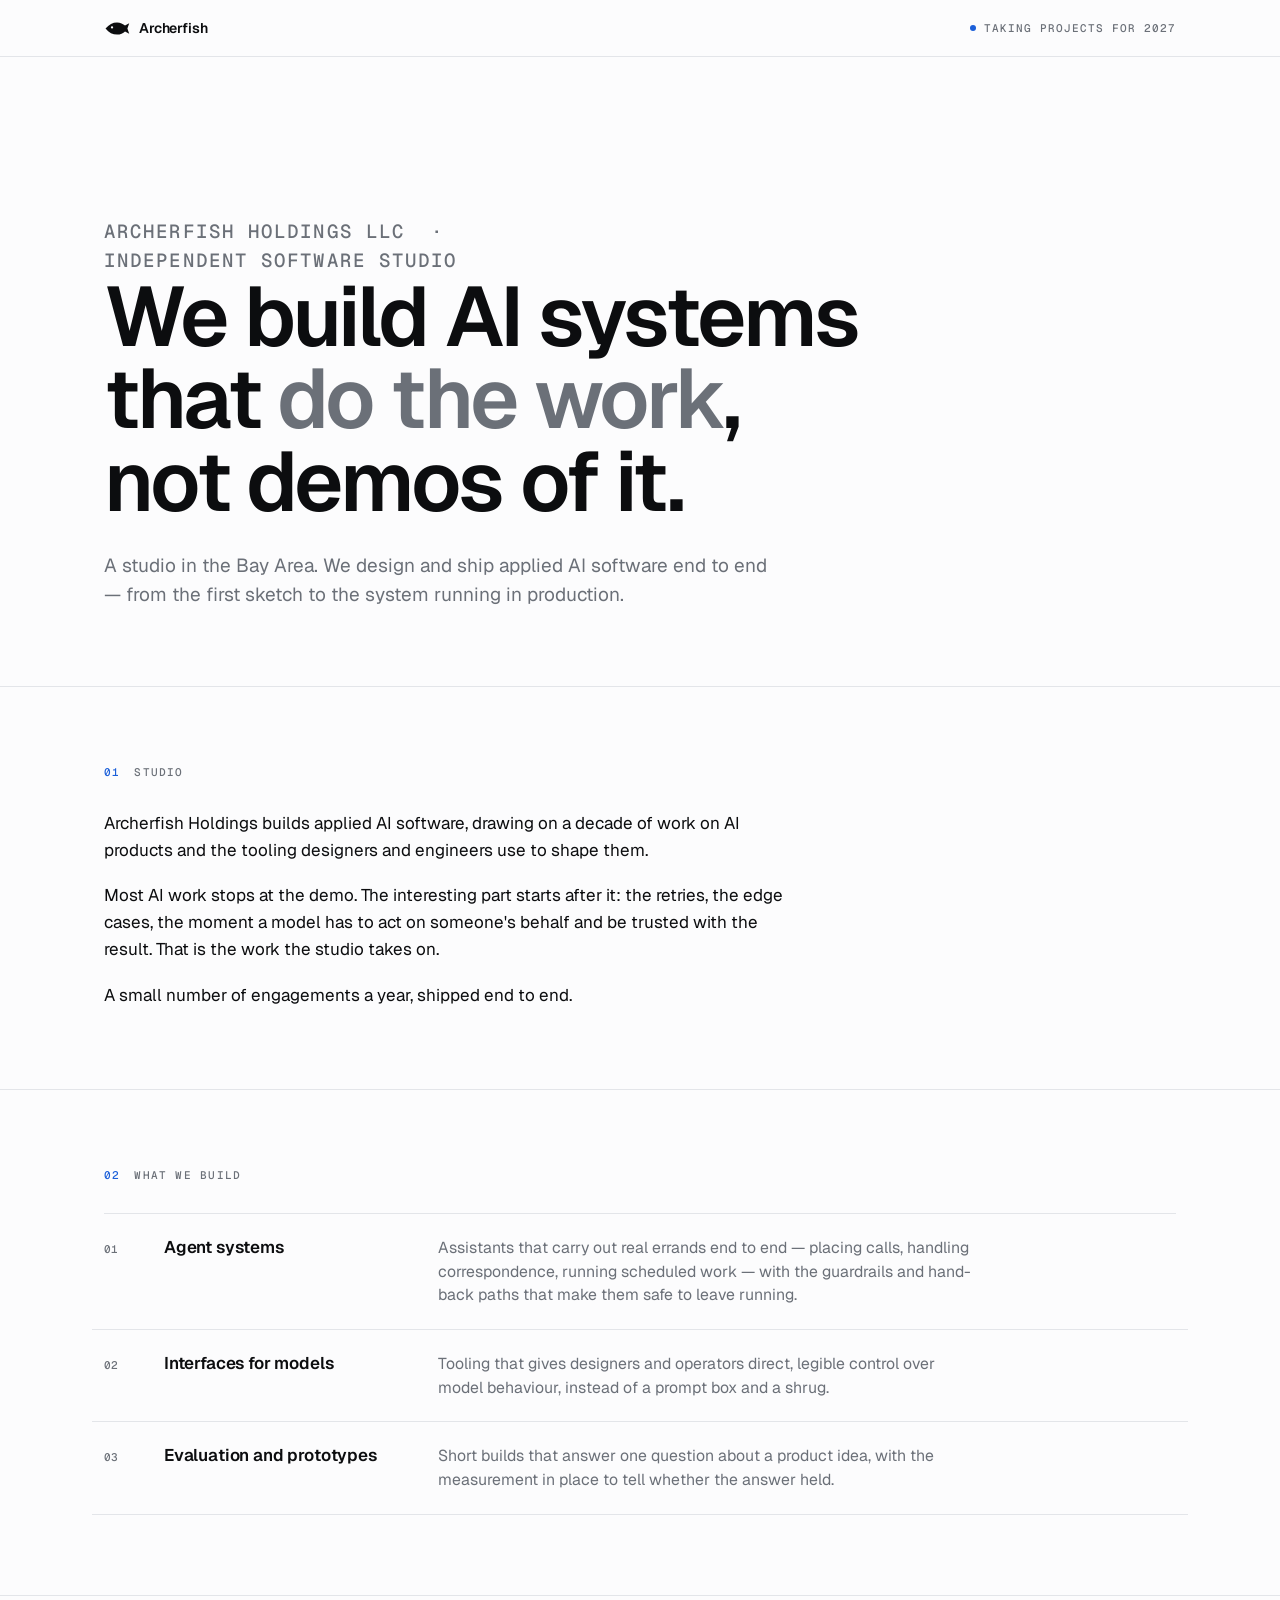
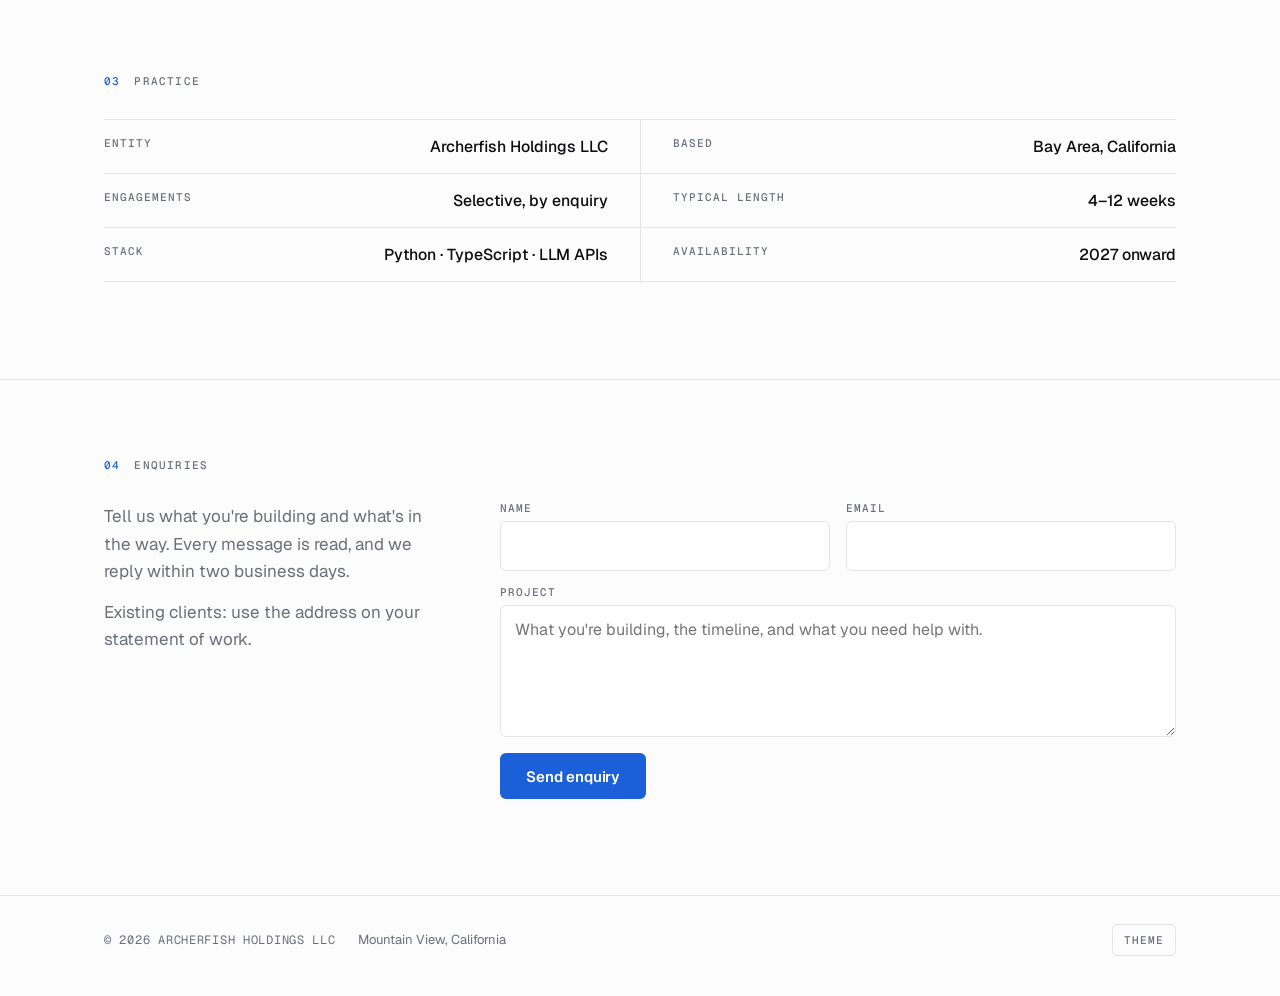
==== index.html @ ca0a3fbe "Archerfish Holdings one-page site Co-Authored-By: Claude Opus 5.5 (1M context) <noreply@anthropic.co" ====
<!doctype html>
<html lang="en">
<head>
<meta charset="utf-8">
<meta name="viewport" content="width=device-width,initial-scale=1,viewport-fit=cover">
<title>Archerfish Holdings</title>
<meta name="description" content="Archerfish Holdings LLC — an independent software studio building AI systems that do real work.">
<meta property="og:title" content="Archerfish Holdings">
<meta property="og:description" content="An independent software studio building AI systems that do real work.">
<meta property="og:type" content="website">
<link rel="preconnect" href="https://fonts.googleapis.com">
<link rel="preconnect" href="https://fonts.gstatic.com" crossorigin>
<link rel="stylesheet" href="https://fonts.googleapis.com/css2?family=Geist:wght@300;400;500;600;700&family=Geist+Mono:wght@400;500&display=swap">
<!--
  SETUP: the contact form posts to Formspree. Create a free form at formspree.io,
  then replace FORM_ID below with the id from your endpoint (https://formspree.io/f/FORM_ID).
  Until then the form shows an error on submit.
-->
<style>
:root{
  color-scheme:dark;
  --ground:#08090A; --surface:#101113; --raised:#16181B;
  --ink:#E4E6EA; --muted:#8A8F98; --line:#26282D;
  --accent:#5EA2FF; --accent-ink:#08090A;
  --sans:"Geist",system-ui,-apple-system,"Segoe UI",Helvetica,sans-serif;
  --mono:"Geist Mono",ui-monospace,"SF Mono",Menlo,monospace;
  --gutter:24px; --maxw:1120px;
}
@media (prefers-color-scheme:light){
  :root:not([data-theme="dark"]){
    color-scheme:light;
    --ground:#FCFCFD; --surface:#F3F4F6; --raised:#FFFFFF;
    --ink:#0C0D0F; --muted:#6B7078; --line:#E3E5E9;
    --accent:#1B5FD9; --accent-ink:#FFFFFF;
  }
}
:root[data-theme="light"]{
  color-scheme:light;
  --ground:#FCFCFD; --surface:#F3F4F6; --raised:#FFFFFF;
  --ink:#0C0D0F; --muted:#6B7078; --line:#E3E5E9;
  --accent:#1B5FD9; --accent-ink:#FFFFFF;
}
*{box-sizing:border-box}
html,body{margin:0}
body{
  background:var(--ground); color:var(--ink);
  font-family:var(--sans); font-size:17px; line-height:1.6;
  -webkit-font-smoothing:antialiased; font-synthesis-weight:none;
}
.rule{border-top:1px solid var(--line)}
.bleed{width:100%}
.wrap{max-width:var(--maxw);margin:0 auto;padding-inline:var(--gutter)}
a{color:inherit}
:focus-visible{outline:2px solid var(--accent);outline-offset:3px;border-radius:3px}

/* ---- chrome ---- */
.topbar{
  position:sticky; top:env(safe-area-inset-top,0px); z-index:20;
  background:color-mix(in srgb, var(--ground) 88%, transparent);
  backdrop-filter:blur(8px); border-bottom:1px solid var(--line);
}
.topbar .wrap{display:flex;align-items:center;justify-content:space-between;gap:16px;min-height:56px}
.wordmark{display:flex;align-items:center;gap:9px;font:600 14px/1 var(--sans);letter-spacing:-.01em;text-decoration:none}
.wordmark svg{display:block;flex:none}
.status{display:flex;align-items:center;gap:8px;font:500 11px/1 var(--mono);letter-spacing:.09em;text-transform:uppercase;color:var(--muted)}
.dot{width:6px;height:6px;border-radius:50%;background:var(--accent);flex:none}

/* ---- hero ---- */
.hero{padding-block:clamp(72px,14vw,132px) clamp(48px,8vw,76px)}
.eyebrow{font:500 11px/1.4 var(--mono);letter-spacing:.11em;text-transform:uppercase;color:var(--muted);margin:0 0 28px}
h1{
  font-weight:600; font-size:clamp(2.75rem,7.2vw,5.25rem); line-height:.98;
  letter-spacing:-.035em; margin:0; max-width:17ch; text-wrap:balance;
}
h1 em{font-style:normal;color:var(--muted)}
.hero p{margin:28px 0 0;max-width:52ch;font-size:clamp(1.0625rem,2.1vw,1.1875rem);color:var(--muted);line-height:1.55}

/* ---- sections ---- */
section{padding-block:clamp(48px,7vw,80px)}
.sec-head{display:flex;align-items:baseline;gap:14px;margin:0 0 32px}
.idx{font:500 11px/1 var(--mono);letter-spacing:.11em;color:var(--accent)}
h2{font:500 11px/1 var(--mono);letter-spacing:.11em;text-transform:uppercase;color:var(--muted);margin:0}
.prose{max-width:62ch;display:flex;flex-direction:column;gap:18px}
.prose p{margin:0;font-size:1.0625rem}
.prose strong{font-weight:600}

/* ---- work rows ---- */
.rows{border-top:1px solid var(--line)}
.row{
  display:grid; grid-template-columns:auto; gap:6px;
  padding:22px 12px; margin-inline:-12px;
  border-bottom:1px solid var(--line);
  transition:background 140ms ease-out;
}
@media (min-width:720px){
  .row{grid-template-columns:36px 250px 1fr;gap:24px;align-items:baseline}
}
.row:hover{background:var(--surface)}
.row .n{font:500 11px/1.9 var(--mono);color:var(--muted)}
.row h3{margin:0;font:600 1.0625rem/1.35 var(--sans);letter-spacing:-.01em}
.row p{margin:0;color:var(--muted);font-size:.9875rem;line-height:1.5;max-width:54ch}

/* ---- capability strip ---- */
.specs{display:grid;gap:0;border-top:1px solid var(--line)}
@media (min-width:720px){.specs{grid-template-columns:1fr 1fr}}
.spec{display:flex;justify-content:space-between;gap:20px;padding:14px 0;border-bottom:1px solid var(--line)}
@media (min-width:720px){.spec:nth-child(odd){padding-right:32px}.spec:nth-child(even){padding-left:32px;border-left:1px solid var(--line)}}
.spec dt{font:500 11px/1.8 var(--mono);letter-spacing:.09em;text-transform:uppercase;color:var(--muted);margin:0}
.spec dd{margin:0;font-size:.9875rem;font-weight:500;text-align:right}

/* ---- form ---- */
.contact-grid{display:grid;gap:36px}
@media (min-width:860px){.contact-grid{grid-template-columns:minmax(0,340px) minmax(0,1fr);gap:56px}}
.contact-copy p{margin:0 0 14px;color:var(--muted);max-width:40ch}
form{display:grid;gap:16px}
.field{display:grid;gap:7px}
label{font:500 11px/1 var(--mono);letter-spacing:.09em;text-transform:uppercase;color:var(--muted)}
input,textarea{
  font:400 1rem/1.5 var(--sans); color:var(--ink);
  background:var(--raised); border:1px solid var(--line); border-radius:6px;
  padding:12px 14px; width:100%; transition:border-color 120ms ease-out;
}
input:hover,textarea:hover{border-color:var(--muted)}
textarea{resize:vertical;min-height:132px}
.row2{display:grid;gap:16px}
@media (min-width:560px){.row2{grid-template-columns:1fr 1fr}}
button[type=submit]{
  justify-self:start; font:600 .9375rem/1 var(--sans); letter-spacing:-.01em;
  background:var(--accent); color:var(--accent-ink); border:0; border-radius:6px;
  padding:14px 26px; cursor:pointer; min-height:46px;
  transition:filter 120ms ease-out;
}
button[type=submit]:hover{filter:brightness(1.08)}
button[type=submit][disabled]{opacity:.55;cursor:default}
.hp{position:absolute;left:-9999px;width:1px;height:1px;overflow:hidden}
.formnote{font:400 .875rem/1.5 var(--sans);color:var(--muted);margin:0}
.formnote[data-state="error"]{color:var(--ink)}
.sent{
  border:1px solid var(--line); border-left:2px solid var(--accent);
  background:var(--surface); border-radius:6px; padding:20px 22px;
}
.sent h3{margin:0 0 6px;font:600 1rem/1.4 var(--sans)}
.sent p{margin:0;color:var(--muted);font-size:.9375rem}

/* ---- footer ---- */
footer{padding-block:28px 40px;color:var(--muted);font-size:.8125rem}
footer .wrap{display:flex;flex-wrap:wrap;gap:8px 22px;align-items:center}
.legal{font-family:var(--mono);font-size:.75rem;letter-spacing:.06em;text-transform:uppercase}
.themebtn{
  margin-left:auto; font:500 11px/1 var(--mono); letter-spacing:.09em; text-transform:uppercase;
  background:transparent; color:var(--muted); border:1px solid var(--line);
  border-radius:5px; padding:8px 11px; cursor:pointer; min-height:32px;
}
.themebtn:hover{color:var(--ink);border-color:var(--muted)}

@media (prefers-reduced-motion:reduce){*{transition:none!important;animation:none!important}}
</style>
</head>
<body>

<div class="topbar">
  <div class="wrap">
    <a class="wordmark" href="#top">
      <svg width="26" height="17" viewBox="0 0 34 22" fill="none" aria-hidden="true">
        <path d="M2 11c4.5-5.5 9.5-8 15-8 4.5 0 8 1.8 10.5 4.2L33 4l-2.4 7L33 18l-5.5-3.2C25 17.2 21.5 19 17 19c-5.5 0-10.5-2.5-15-8z" fill="currentColor"/>
        <circle cx="10.5" cy="9.6" r="1.5" fill="var(--ground)"/>
      </svg>
      Archerfish
    </a>
    <span class="status"><span class="dot" aria-hidden="true"></span>Taking projects for 2027</span>
  </div>
</div>

<main id="top">

  <div class="wrap hero">
    <p class="eyebrow"><span style="white-space:nowrap">Archerfish Holdings LLC</span> &nbsp;·&nbsp; <span style="white-space:nowrap">Independent software studio</span></p>
    <h1>We build AI systems that <em>do the work</em>, not demos of it.</h1>
    <p>A studio in the Bay Area. We design and ship applied AI software end to end — from the first sketch to the system running in production.</p>
  </div>

  <div class="rule"></div>

  <section class="wrap" id="studio">
    <div class="sec-head"><span class="idx">01</span><h2>Studio</h2></div>
    <div class="prose">
      <p>Archerfish Holdings builds applied AI software, drawing on a decade of work on AI products and the tooling designers and engineers use to shape them.</p>
      <p>Most AI work stops at the demo. The interesting part starts after it: the retries, the edge cases, the moment a model has to act on someone's behalf and be trusted with the result. That is the work the studio takes on.</p>
      <p>A small number of engagements a year, shipped end to end.</p>
    </div>
  </section>

  <div class="rule"></div>

  <section class="wrap" id="work">
    <div class="sec-head"><span class="idx">02</span><h2>What we build</h2></div>
    <div class="rows">
      <article class="row">
        <span class="n">01</span>
        <h3>Agent systems</h3>
        <p>Assistants that carry out real errands end to end — placing calls, handling correspondence, running scheduled work — with the guardrails and hand-back paths that make them safe to leave running.</p>
      </article>
      <article class="row">
        <span class="n">02</span>
        <h3>Interfaces for models</h3>
        <p>Tooling that gives designers and operators direct, legible control over model behaviour, instead of a prompt box and a shrug.</p>
      </article>
      <article class="row">
        <span class="n">03</span>
        <h3>Evaluation and prototypes</h3>
        <p>Short builds that answer one question about a product idea, with the measurement in place to tell whether the answer held.</p>
      </article>
    </div>
  </section>

  <div class="rule"></div>

  <section class="wrap" id="practice">
    <div class="sec-head"><span class="idx">03</span><h2>Practice</h2></div>
    <dl class="specs">
      <div class="spec"><dt>Entity</dt><dd>Archerfish Holdings LLC</dd></div>
      <div class="spec"><dt>Based</dt><dd>Bay Area, California</dd></div>
      <div class="spec"><dt>Engagements</dt><dd>Selective, by enquiry</dd></div>
      <div class="spec"><dt>Typical length</dt><dd>4–12 weeks</dd></div>
      <div class="spec"><dt>Stack</dt><dd>Python · TypeScript · LLM APIs</dd></div>
      <div class="spec"><dt>Availability</dt><dd>2027 onward</dd></div>
    </dl>
  </section>

  <div class="rule"></div>

  <section class="wrap" id="contact">
    <div class="sec-head"><span class="idx">04</span><h2>Enquiries</h2></div>
    <div class="contact-grid">
      <div class="contact-copy">
        <p>Tell us what you're building and what's in the way. Every message is read, and we reply within two business days.</p>
        <p>Existing clients: use the address on your statement of work.</p>
      </div>
      <div id="formwrap">
        <form id="contact-form" action="https://formspree.io/f/FORM_ID" method="POST" novalidate>
          <div class="row2">
            <div class="field">
              <label for="name">Name</label>
              <input id="name" name="name" type="text" autocomplete="name" required>
            </div>
            <div class="field">
              <label for="email">Email</label>
              <input id="email" name="email" type="email" autocomplete="email" required>
            </div>
          </div>
          <div class="field">
            <label for="message">Project</label>
            <textarea id="message" name="message" required placeholder="What you're building, the timeline, and what you need help with."></textarea>
          </div>
          <div class="hp" aria-hidden="true">
            <label for="company">Company</label>
            <input id="company" name="_gotcha" type="text" tabindex="-1" autocomplete="off">
          </div>
          <button type="submit" id="submit">Send enquiry</button>
          <p class="formnote" id="formnote" role="status" aria-live="polite"></p>
        </form>
      </div>
    </div>
  </section>
</main>

<div class="rule"></div>
<footer>
  <div class="wrap">
    <span class="legal">© <span id="yr">2026</span> Archerfish Holdings LLC</span>
    <span>Mountain View, California</span>
    <button class="themebtn" type="button" id="theme" aria-label="Switch colour theme">Theme</button>
  </div>
</footer>

<script>
(function(){
  document.getElementById('yr').textContent = new Date().getFullYear();

  // theme toggle: system -> opposite of what's showing, remembered per browser
  var root = document.documentElement;
  try{ var saved = localStorage.getItem('af-theme'); if(saved){ root.setAttribute('data-theme', saved); } }catch(e){}
  document.getElementById('theme').addEventListener('click', function(){
    var dark = root.getAttribute('data-theme')
      ? root.getAttribute('data-theme') === 'dark'
      : window.matchMedia('(prefers-color-scheme: dark)').matches;
    var next = dark ? 'light' : 'dark';
    root.setAttribute('data-theme', next);
    try{ localStorage.setItem('af-theme', next); }catch(e){}
  });

  // contact form
  var form = document.getElementById('contact-form');
  var note = document.getElementById('formnote');
  var btn  = document.getElementById('submit');

  function fail(msg){
    note.textContent = msg;
    note.setAttribute('data-state','error');
    btn.disabled = false;
    btn.textContent = 'Send enquiry';
  }

  form.addEventListener('submit', function(ev){
    ev.preventDefault();
    note.removeAttribute('data-state');
    note.textContent = '';

    if(!form.name.value.trim() || !form.message.value.trim()){
      return fail('Please add your name and a short note.');
    }
    if(!/^[^\s@]+@[^\s@]+\.[^\s@]+$/.test(form.email.value.trim())){
      return fail('That email address looks incomplete.');
    }
    if(form.action.indexOf('FORM_ID') !== -1){
      return fail('The form endpoint is not set up yet.');
    }

    btn.disabled = true;
    btn.textContent = 'Sending…';

    fetch(form.action, {
      method: 'POST',
      body: new FormData(form),
      headers: { 'Accept': 'application/json' }
    }).then(function(res){
      if(!res.ok) throw new Error('bad status');
      document.getElementById('formwrap').innerHTML =
        '<div class="sent"><h3>Message sent</h3><p>Thanks — we\'ll reply within two business days.</p></div>';
    }).catch(function(){
      fail('That didn\'t send. Please try again in a moment.');
    });
  });
})();
</script>
</body>
</html>
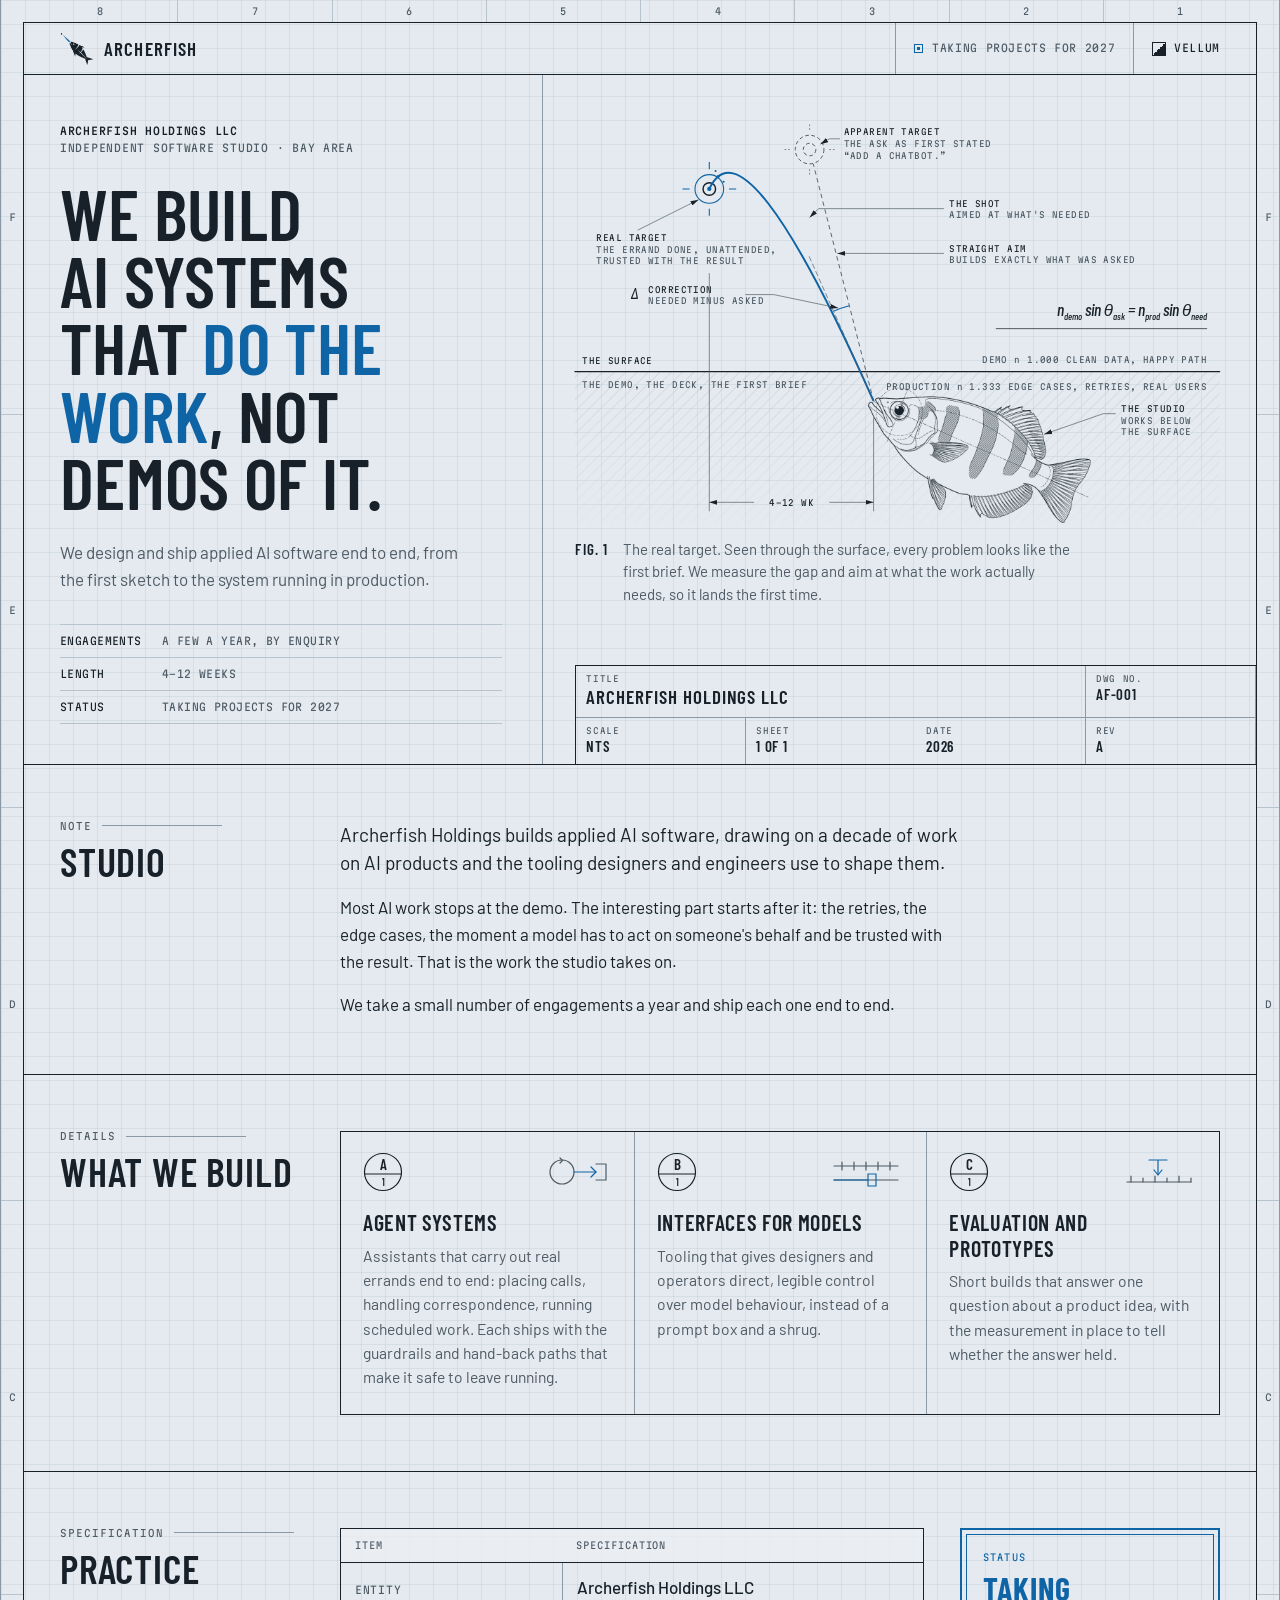
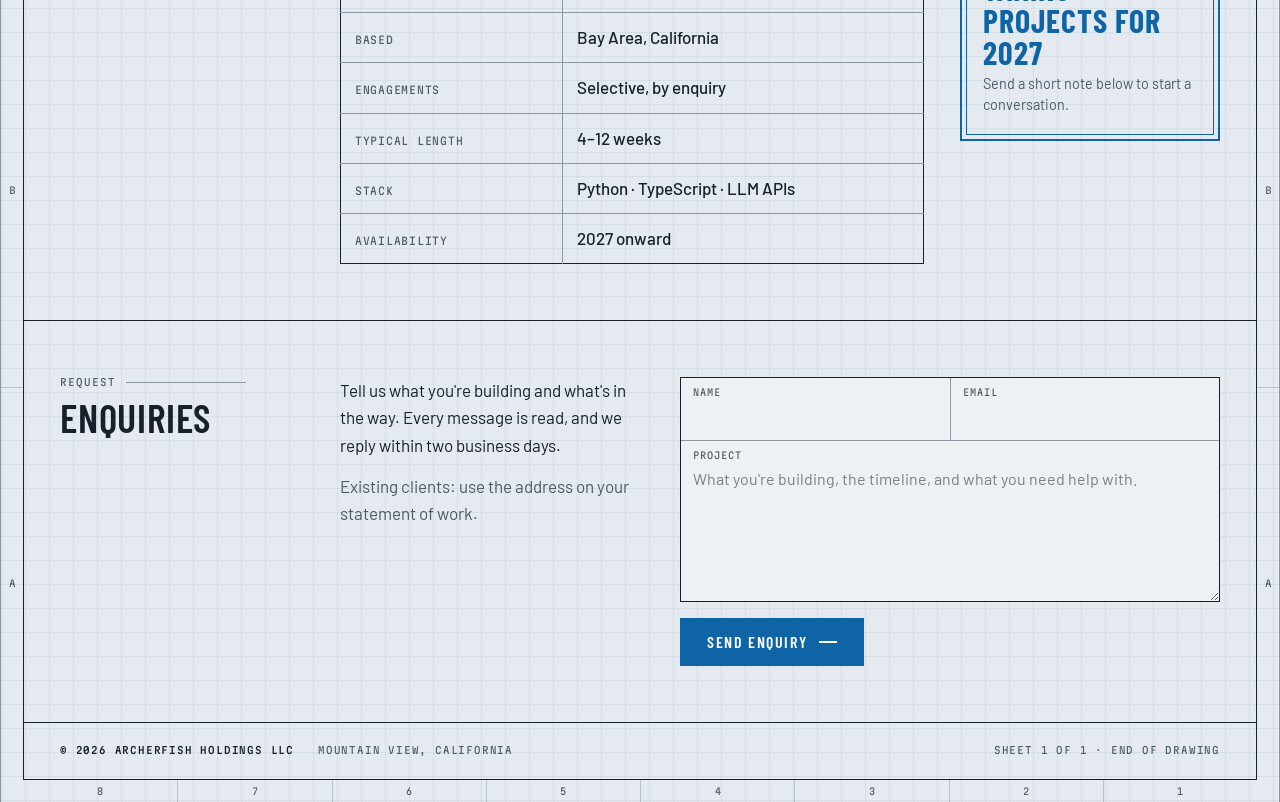
==== commit 70bcc493: "Blueprint redesign: homepage as a drafting sheet, Alca pages to match - Homepage: engineering-drawin" ====
--- a/index.html
+++ b/index.html
@@ -4,289 +4,636 @@
 <meta charset="utf-8">
 <meta name="viewport" content="width=device-width,initial-scale=1,viewport-fit=cover">
 <title>Archerfish Holdings</title>
-<meta name="description" content="Archerfish Holdings LLC — an independent software studio building AI systems that do real work.">
+<meta name="description" content="Archerfish Holdings LLC, an independent software studio building AI systems that do real work.">
 <meta property="og:title" content="Archerfish Holdings">
 <meta property="og:description" content="An independent software studio building AI systems that do real work.">
 <meta property="og:type" content="website">
+<link rel="icon" type="image/png" href="assets/favicon.png">
+<link rel="apple-touch-icon" href="assets/apple-touch-icon.png">
 <link rel="preconnect" href="https://fonts.googleapis.com">
 <link rel="preconnect" href="https://fonts.gstatic.com" crossorigin>
-<link rel="stylesheet" href="https://fonts.googleapis.com/css2?family=Geist:wght@300;400;500;600;700&family=Geist+Mono:wght@400;500&display=swap">
+<link rel="stylesheet" href="https://fonts.googleapis.com/css2?family=Barlow+Condensed:wght@400;500;600;700&family=Barlow:wght@400;500;600&family=Martian+Mono:wdth,wght@75..112.5,300..500&display=swap">
 <!--
   SETUP: the contact form posts to Formspree. Create a free form at formspree.io,
   then replace FORM_ID below with the id from your endpoint (https://formspree.io/f/FORM_ID).
-  Until then the form shows an error on submit.
 -->
 <style>
 :root{
+  color-scheme:light;
+  /* drafting vellum */
+  --desk:#D2DAE1;
+  --paper:#E4EAEF;
+  --paper-2:#EDF1F4;
+  --grid:rgba(38,72,104,.075);
+  --ink:#18212A;
+  --graphite:#4E5A65;
+  --rule:#8B99A6;
+  --rule-soft:#B7C3CD;
+  --accent:#0F64A6;
+  --accent-ink:#FFFFFF;
+  --display:"Barlow Condensed","Arial Narrow","Helvetica Neue",Arial,sans-serif;
+  --sans:"Barlow","Helvetica Neue",Arial,sans-serif;
+  --mono:"Martian Mono",ui-monospace,"SF Mono",Menlo,Consolas,monospace;
+  --gutter:16px;
+}
+@media (prefers-color-scheme:dark){
+  :root:not([data-theme="light"]){
+    color-scheme:dark;
+    /* blueprint */
+    --desk:#061B33;
+    --paper:#0B2B4F;
+    --paper-2:#0E3259;
+    --grid:rgba(168,214,255,.075);
+    --ink:#E3F2FB;
+    --graphite:#9FBBD1;
+    --rule:#5E87AC;
+    --rule-soft:#2B5378;
+    --accent:#8BE3FF;
+    --accent-ink:#082544;
+  }
+}
+:root[data-theme="dark"]{
   color-scheme:dark;
-  --ground:#08090A; --surface:#101113; --raised:#16181B;
-  --ink:#E4E6EA; --muted:#8A8F98; --line:#26282D;
-  --accent:#5EA2FF; --accent-ink:#08090A;
-  --sans:"Geist",system-ui,-apple-system,"Segoe UI",Helvetica,sans-serif;
-  --mono:"Geist Mono",ui-monospace,"SF Mono",Menlo,monospace;
-  --gutter:24px; --maxw:1120px;
-}
-@media (prefers-color-scheme:light){
-  :root:not([data-theme="dark"]){
-    color-scheme:light;
-    --ground:#FCFCFD; --surface:#F3F4F6; --raised:#FFFFFF;
-    --ink:#0C0D0F; --muted:#6B7078; --line:#E3E5E9;
-    --accent:#1B5FD9; --accent-ink:#FFFFFF;
-  }
+  --desk:#061B33;
+  --paper:#0B2B4F;
+  --paper-2:#0E3259;
+  --grid:rgba(168,214,255,.075);
+  --ink:#E3F2FB;
+  --graphite:#9FBBD1;
+  --rule:#5E87AC;
+  --rule-soft:#2B5378;
+  --accent:#8BE3FF;
+  --accent-ink:#082544;
 }
 :root[data-theme="light"]{
   color-scheme:light;
-  --ground:#FCFCFD; --surface:#F3F4F6; --raised:#FFFFFF;
-  --ink:#0C0D0F; --muted:#6B7078; --line:#E3E5E9;
-  --accent:#1B5FD9; --accent-ink:#FFFFFF;
-}
+  --desk:#D2DAE1;
+  --paper:#E4EAEF;
+  --paper-2:#EDF1F4;
+  --grid:rgba(38,72,104,.075);
+  --ink:#18212A;
+  --graphite:#4E5A65;
+  --rule:#8B99A6;
+  --rule-soft:#B7C3CD;
+  --accent:#0F64A6;
+  --accent-ink:#FFFFFF;
+}
+@media (min-width:760px){:root{--gutter:36px}}
+
 *{box-sizing:border-box}
 html,body{margin:0}
 body{
-  background:var(--ground); color:var(--ink);
+  background:var(--desk); color:var(--ink);
   font-family:var(--sans); font-size:17px; line-height:1.6;
-  -webkit-font-smoothing:antialiased; font-synthesis-weight:none;
-}
-.rule{border-top:1px solid var(--line)}
-.bleed{width:100%}
-.wrap{max-width:var(--maxw);margin:0 auto;padding-inline:var(--gutter)}
+  -webkit-font-smoothing:antialiased;
+}
 a{color:inherit}
-:focus-visible{outline:2px solid var(--accent);outline-offset:3px;border-radius:3px}
-
-/* ---- chrome ---- */
-.topbar{
-  position:sticky; top:env(safe-area-inset-top,0px); z-index:20;
-  background:color-mix(in srgb, var(--ground) 88%, transparent);
-  backdrop-filter:blur(8px); border-bottom:1px solid var(--line);
-}
-.topbar .wrap{display:flex;align-items:center;justify-content:space-between;gap:16px;min-height:56px}
-.wordmark{display:flex;align-items:center;gap:9px;font:600 14px/1 var(--sans);letter-spacing:-.01em;text-decoration:none}
-.wordmark svg{display:block;flex:none}
-.status{display:flex;align-items:center;gap:8px;font:500 11px/1 var(--mono);letter-spacing:.09em;text-transform:uppercase;color:var(--muted)}
-.dot{width:6px;height:6px;border-radius:50%;background:var(--accent);flex:none}
-
-/* ---- hero ---- */
-.hero{padding-block:clamp(72px,14vw,132px) clamp(48px,8vw,76px)}
-.eyebrow{font:500 11px/1.4 var(--mono);letter-spacing:.11em;text-transform:uppercase;color:var(--muted);margin:0 0 28px}
+:focus-visible{outline:2px dashed var(--accent);outline-offset:3px}
+.mono{font-family:var(--mono);font-stretch:87.5%}
+
+/* ---------- sheet ---------- */
+.sheet{
+  position:relative; max-width:1320px; margin:0 auto;
+  background-color:var(--paper);
+  background-image:
+    linear-gradient(var(--grid) 1px, transparent 1px),
+    linear-gradient(90deg, var(--grid) 1px, transparent 1px);
+  background-size:24px 24px;
+  border-inline:1px solid var(--rule);
+}
+@media (min-width:1360px){
+  .sheet{margin:24px auto;border:1px solid var(--rule)}
+}
+.zones{
+  display:grid; grid-template-columns:repeat(4,1fr);
+  height:22px; font:400 9.5px/22px var(--mono); font-stretch:87.5%;
+  color:var(--graphite); text-align:center;
+}
+.zones span{border-left:1px solid var(--rule-soft)}
+.zones span:first-child{border-left:0}
+.zones span:nth-child(n+5){display:none}
+@media (min-width:760px){
+  .zones{grid-template-columns:repeat(8,1fr)}
+  .zones span:nth-child(n+5){display:block}
+}
+.side{display:none}
+@media (min-width:760px){
+  .sheet{padding-inline:22px}
+  .side{
+    position:absolute; top:22px; bottom:22px; width:22px;
+    display:flex; flex-direction:column;
+    font:400 9.5px/1 var(--mono); color:var(--graphite);
+  }
+  .side.l{left:0} .side.r{right:0}
+  .side span{flex:1;display:flex;align-items:center;justify-content:center;border-top:1px solid var(--rule-soft)}
+  .side span:first-child{border-top:0}
+}
+.frame{border:1.5px solid var(--ink)}
+.wrap{
+  padding-left:max(var(--gutter), env(safe-area-inset-left,0px));
+  padding-right:max(var(--gutter), env(safe-area-inset-right,0px));
+}
+
+/* ---------- top strip ---------- */
+.strip{
+  display:flex; align-items:stretch; justify-content:space-between;
+  border-bottom:1px solid var(--ink); min-height:52px;
+}
+.wordmark{
+  display:flex; align-items:center; gap:10px; text-decoration:none;
+  font:600 19px/1 var(--display); letter-spacing:.06em; text-transform:uppercase;
+}
+.wordmark svg{flex:none;display:block}
+.strip-r{display:flex;align-items:stretch}
+.status{
+  display:none; align-items:center; gap:9px; padding:0 18px;
+  border-left:1px solid var(--rule);
+  font:400 10.5px/1 var(--mono); font-stretch:87.5%; letter-spacing:.06em; text-transform:uppercase; color:var(--graphite);
+}
+@media (min-width:640px){.status{display:flex}}
+.tick{width:9px;height:9px;border:1.5px solid var(--accent);position:relative;flex:none}
+.tick::after{content:"";position:absolute;inset:2px;background:var(--accent)}
+.themebtn{
+  display:flex; align-items:center; gap:8px; min-height:44px; padding:0 0 0 18px;
+  background:transparent; color:var(--ink); border:0; border-left:1px solid var(--rule);
+  font:400 10.5px/1 var(--mono); font-stretch:87.5%; letter-spacing:.06em; text-transform:uppercase; cursor:pointer;
+}
+.themebtn .sw{width:14px;height:14px;border:1.5px solid currentColor;background:linear-gradient(135deg,var(--paper) 50%,var(--ink) 50%)}
+.themebtn:hover{color:var(--accent)}
+
+/* ---------- hero ---------- */
+.hero{display:grid;grid-template-columns:minmax(0,1fr);gap:28px;padding-block:36px 0}
+@media (min-width:1000px){
+  .hero{grid-template-columns:minmax(0,5fr) minmax(0,7fr);gap:0;padding-block:0}
+  .hero-copy{padding:48px 40px 40px 0;border-right:1px solid var(--rule);display:flex;flex-direction:column}
+  .hero-fig{padding:28px 0 0 32px;display:flex;flex-direction:column}
+}
+.eyebrow{
+  margin:0 0 22px; font:400 10.5px/1.6 var(--mono); font-stretch:87.5%; letter-spacing:.07em;
+  text-transform:uppercase; color:var(--graphite);
+}
+.eyebrow b{font-weight:500;color:var(--ink)}
 h1{
-  font-weight:600; font-size:clamp(2.75rem,7.2vw,5.25rem); line-height:.98;
-  letter-spacing:-.035em; margin:0; max-width:17ch; text-wrap:balance;
-}
-h1 em{font-style:normal;color:var(--muted)}
-.hero p{margin:28px 0 0;max-width:52ch;font-size:clamp(1.0625rem,2.1vw,1.1875rem);color:var(--muted);line-height:1.55}
-
-/* ---- sections ---- */
-section{padding-block:clamp(48px,7vw,80px)}
-.sec-head{display:flex;align-items:baseline;gap:14px;margin:0 0 32px}
-.idx{font:500 11px/1 var(--mono);letter-spacing:.11em;color:var(--accent)}
-h2{font:500 11px/1 var(--mono);letter-spacing:.11em;text-transform:uppercase;color:var(--muted);margin:0}
-.prose{max-width:62ch;display:flex;flex-direction:column;gap:18px}
+  margin:0; font-family:var(--display); font-weight:600; text-transform:uppercase;
+  font-size:clamp(2.7rem,5.6vw,4.85rem); line-height:.94; letter-spacing:.004em;
+  text-wrap:balance; max-width:13ch;
+}
+h1 em{font-style:normal;color:var(--accent)}
+.lede{margin:24px 0 0;max-width:42ch;font-size:1.0625rem;color:var(--graphite);line-height:1.55}
+.callout{
+  margin-top:auto; padding-top:32px;
+  font:400 10.5px/1.7 var(--mono); font-stretch:87.5%; letter-spacing:.04em; color:var(--graphite);
+  text-transform:uppercase;
+}
+.callout span{display:block;border-top:1px solid var(--rule-soft);padding:7px 0}
+.callout span:last-child{border-bottom:1px solid var(--rule-soft)}
+.callout i{font-style:normal;color:var(--ink);display:inline-block;min-width:13.5ch}
+
+/* figure */
+.fig{margin:0 0 24px}
+.hero-fig{display:flex;flex-direction:column;min-width:0}
+.fig svg{display:block;width:100%;height:auto;max-height:470px;color:var(--ink);overflow:visible}
+.fig .obj{fill:none;stroke:var(--ink);stroke-width:1.6;stroke-linejoin:round;stroke-linecap:round}
+.fig .objf{fill:var(--paper);stroke:var(--ink);stroke-width:1.6;stroke-linejoin:round}
+.fig .thin{fill:none;stroke:var(--ink);stroke-width:.8}
+.fig .hid{fill:var(--paper);stroke:var(--graphite);stroke-width:1.1;stroke-dasharray:4 3}
+.fig .ctr{fill:none;stroke:var(--graphite);stroke-width:.8;stroke-dasharray:14 3 2 3}
+.fig .ray{fill:none;stroke:var(--ink);stroke-width:1}
+.fig .ext{fill:none;stroke:var(--graphite);stroke-width:1;stroke-dasharray:5 4}
+.fig .dim{fill:none;stroke:var(--graphite);stroke-width:.75}
+.fig .lead{fill:none;stroke:var(--graphite);stroke-width:.75}
+.fig .jet{fill:none;stroke:var(--accent);stroke-width:2.2;stroke-linecap:round}
+.fig .acc{fill:none;stroke:var(--accent);stroke-width:1.2}
+.fig .accf{fill:var(--accent)}
+.fig .inkf{fill:var(--ink)}
+.fig .hatch{stroke:var(--rule-soft);stroke-width:1}
+.fig .t{font-family:var(--mono);font-stretch:87.5%;font-size:9.5px;letter-spacing:.05em;fill:var(--graphite)}
+.fig .t.k{fill:var(--ink)}
+.fig .v{font-family:var(--display);font-style:italic;font-weight:500;font-size:16px;fill:var(--ink)}
+.fig .eq{font-family:var(--display);font-style:italic;font-weight:500;font-size:19px;fill:var(--ink)}
+.fig .bg{fill:var(--paper)}
+@media (max-width:640px){
+  .fig .t{font-size:19px}
+  .fig .v{font-size:25px}
+  .fig .wide,.fig .sub{display:none}
+}
+.figcap{
+  display:flex; gap:14px; align-items:baseline; margin:14px 0 0;
+  font-size:.9375rem; color:var(--graphite); line-height:1.5; max-width:62ch;
+}
+.figcap b{font:600 15px/1 var(--display);letter-spacing:.08em;text-transform:uppercase;color:var(--ink);white-space:nowrap}
+
+/* title block */
+.tblock{
+  display:grid; grid-template-columns:repeat(4,minmax(0,1fr));
+  margin:auto calc(-1 * max(var(--gutter), env(safe-area-inset-right,0px))) 0 0;
+  border-top:1.5px solid var(--ink); border-left:1.5px solid var(--ink);
+}
+@media (max-width:999px){
+  .tblock{margin-left:calc(-1 * max(var(--gutter), env(safe-area-inset-left,0px)));border-left:0}
+}
+.tblock div{padding:7px 10px 8px;border-right:1px solid var(--rule);border-bottom:1px solid var(--rule);min-width:0}
+.tblock div:nth-child(4n){border-right:0}
+.tblock .ttl{grid-column:span 3}
+.tblock div:nth-last-child(-n+4){border-bottom:0}
+.tblock small{display:block;font:400 8.5px/1.4 var(--mono);font-stretch:87.5%;letter-spacing:.08em;text-transform:uppercase;color:var(--graphite)}
+.tblock strong{display:block;font:600 15px/1.25 var(--display);letter-spacing:.05em;text-transform:uppercase;overflow-wrap:anywhere}
+.tblock .ttl strong{font-size:19px}
+@media (max-width:480px){
+  .tblock{grid-template-columns:repeat(2,minmax(0,1fr))}
+  .tblock .ttl{grid-column:span 2}
+  .tblock div,.tblock div:nth-child(4n),.tblock div:nth-last-child(-n+4){border-right:1px solid var(--rule);border-bottom:1px solid var(--rule)}
+  .tblock div:nth-child(odd){border-right:0}
+  .tblock div:last-child{grid-column:span 2;border-right:0;border-bottom:0}
+}
+
+/* ---------- notes ---------- */
+.note{display:grid;grid-template-columns:minmax(0,1fr);gap:22px;padding-block:44px;border-top:1.5px solid var(--ink)}
+@media (min-width:900px){.note{grid-template-columns:240px minmax(0,1fr);gap:40px;padding-block:56px}}
+.note-head{display:flex;flex-direction:column;gap:10px}
+.note-head .kicker{font:400 10px/1 var(--mono);font-stretch:87.5%;letter-spacing:.1em;text-transform:uppercase;color:var(--graphite);display:flex;align-items:center;gap:10px}
+.note-head .kicker::after{content:"";flex:1;max-width:120px;border-top:1px solid var(--rule)}
+h2{margin:0;font:600 clamp(1.9rem,3.4vw,2.5rem)/1 var(--display);text-transform:uppercase;letter-spacing:.02em}
+.prose{max-width:62ch;display:flex;flex-direction:column;gap:16px}
 .prose p{margin:0;font-size:1.0625rem}
-.prose strong{font-weight:600}
-
-/* ---- work rows ---- */
-.rows{border-top:1px solid var(--line)}
-.row{
-  display:grid; grid-template-columns:auto; gap:6px;
-  padding:22px 12px; margin-inline:-12px;
-  border-bottom:1px solid var(--line);
-  transition:background 140ms ease-out;
-}
-@media (min-width:720px){
-  .row{grid-template-columns:36px 250px 1fr;gap:24px;align-items:baseline}
-}
-.row:hover{background:var(--surface)}
-.row .n{font:500 11px/1.9 var(--mono);color:var(--muted)}
-.row h3{margin:0;font:600 1.0625rem/1.35 var(--sans);letter-spacing:-.01em}
-.row p{margin:0;color:var(--muted);font-size:.9875rem;line-height:1.5;max-width:54ch}
-
-/* ---- capability strip ---- */
-.specs{display:grid;gap:0;border-top:1px solid var(--line)}
-@media (min-width:720px){.specs{grid-template-columns:1fr 1fr}}
-.spec{display:flex;justify-content:space-between;gap:20px;padding:14px 0;border-bottom:1px solid var(--line)}
-@media (min-width:720px){.spec:nth-child(odd){padding-right:32px}.spec:nth-child(even){padding-left:32px;border-left:1px solid var(--line)}}
-.spec dt{font:500 11px/1.8 var(--mono);letter-spacing:.09em;text-transform:uppercase;color:var(--muted);margin:0}
-.spec dd{margin:0;font-size:.9875rem;font-weight:500;text-align:right}
-
-/* ---- form ---- */
-.contact-grid{display:grid;gap:36px}
-@media (min-width:860px){.contact-grid{grid-template-columns:minmax(0,340px) minmax(0,1fr);gap:56px}}
-.contact-copy p{margin:0 0 14px;color:var(--muted);max-width:40ch}
-form{display:grid;gap:16px}
-.field{display:grid;gap:7px}
-label{font:500 11px/1 var(--mono);letter-spacing:.09em;text-transform:uppercase;color:var(--muted)}
+.prose p:first-child{font-size:1.1875rem;line-height:1.5}
+
+/* details */
+.details{display:grid;gap:0;border:1px solid var(--ink)}
+@media (min-width:760px){.details{grid-template-columns:repeat(3,minmax(0,1fr))}}
+.detail{position:relative;padding:20px 22px 24px;border-top:1px solid var(--rule)}
+.detail:first-child{border-top:0}
+@media (min-width:760px){
+  .detail{border-top:0;border-left:1px solid var(--rule)}
+  .detail:first-child{border-left:0}
+}
+.detail-top{display:flex;align-items:center;justify-content:space-between;margin-bottom:18px}
+.bubble{width:40px;height:40px;flex:none}
+.bubble circle,.bubble line{fill:none;stroke:var(--ink);stroke-width:1.2}
+.bubble text{fill:var(--ink);font-family:var(--display);font-weight:600;text-anchor:middle}
+.glyph{width:76px;height:40px;flex:none;color:var(--graphite)}
+.glyph *{fill:none;stroke:currentColor;stroke-width:1.2;stroke-linecap:round;stroke-linejoin:round}
+.glyph .a{stroke:var(--accent)}
+.detail h3{margin:0 0 8px;font:600 1.375rem/1.15 var(--display);text-transform:uppercase;letter-spacing:.03em}
+.detail p{margin:0;color:var(--graphite);font-size:.98rem;line-height:1.55}
+
+/* spec table */
+.spec-wrap{display:grid;grid-template-columns:minmax(0,1fr);gap:28px;align-items:start}
+@media (min-width:1080px){.spec-wrap{grid-template-columns:minmax(0,1fr) 260px;gap:36px}}
+table{width:100%;border-collapse:collapse;border:1px solid var(--ink)}
+caption{text-align:left;caption-side:top;padding:0 0 8px;font:400 10px/1 var(--mono);font-stretch:87.5%;letter-spacing:.1em;text-transform:uppercase;color:var(--graphite)}
+th,td{padding:11px 14px;border-bottom:1px solid var(--rule);text-align:left;vertical-align:baseline}
+thead th{font:400 9.5px/1.2 var(--mono);font-stretch:87.5%;letter-spacing:.1em;text-transform:uppercase;color:var(--graphite);border-bottom:1px solid var(--ink);background:color-mix(in srgb,var(--paper-2) 70%,transparent)}
+tbody th{width:38%;font:400 10.5px/1.6 var(--mono);font-stretch:87.5%;letter-spacing:.07em;text-transform:uppercase;color:var(--graphite);border-right:1px solid var(--rule)}
+tbody td{font-weight:500}
+tbody tr:last-child th,tbody tr:last-child td{border-bottom:0}
+.stamp{
+  border:2px solid var(--accent); padding:4px;
+}
+.stamp div{border:1px solid var(--accent);padding:16px 16px 18px;color:var(--accent)}
+.stamp small{display:block;font:400 9.5px/1.4 var(--mono);font-stretch:87.5%;letter-spacing:.12em;text-transform:uppercase}
+.stamp strong{display:block;margin:8px 0 6px;font:700 2rem/1 var(--display);letter-spacing:.03em;text-transform:uppercase}
+.stamp p{margin:0;color:var(--graphite);font-size:.9rem;line-height:1.45}
+
+/* form */
+.contact{display:grid;grid-template-columns:minmax(0,1fr);gap:28px}
+@media (min-width:1080px){.contact{grid-template-columns:minmax(0,300px) minmax(0,1fr);gap:40px}}
+.contact-copy p{margin:0 0 14px;color:var(--graphite);max-width:40ch}
+.contact-copy p:first-child{color:var(--ink)}
+form{display:grid;gap:0}
+.cells{display:grid;border:1px solid var(--ink);background:var(--paper-2)}
+.cells .r2{display:grid}
+@media (min-width:560px){.cells .r2{grid-template-columns:1fr 1fr}.cells .r2 .field+.field{border-left:1px solid var(--rule)}}
+.field{display:grid;border-bottom:1px solid var(--rule);position:relative}
+.cells>.field:last-of-type{border-bottom:0}
+.r2 .field{border-bottom:1px solid var(--rule)}
+@media (max-width:559px){.r2 .field+.field{border-top:0}}
+label{
+  display:block; padding:9px 12px 0;
+  font:400 9.5px/1.2 var(--mono); font-stretch:87.5%; letter-spacing:.1em; text-transform:uppercase; color:var(--graphite);
+}
 input,textarea{
-  font:400 1rem/1.5 var(--sans); color:var(--ink);
-  background:var(--raised); border:1px solid var(--line); border-radius:6px;
-  padding:12px 14px; width:100%; transition:border-color 120ms ease-out;
-}
-input:hover,textarea:hover{border-color:var(--muted)}
-textarea{resize:vertical;min-height:132px}
-.row2{display:grid;gap:16px}
-@media (min-width:560px){.row2{grid-template-columns:1fr 1fr}}
+  font:400 1rem/1.5 var(--sans); color:var(--ink); background:transparent;
+  border:0; border-radius:0; padding:6px 12px 11px; width:100%;
+}
+input:focus-visible,textarea:focus-visible{outline:none}
+.field:focus-within{box-shadow:inset 0 0 0 2px var(--accent)}
+.field:focus-within label{color:var(--accent)}
+textarea{resize:vertical;min-height:140px}
+textarea::placeholder{color:var(--graphite);opacity:.75}
+.form-foot{display:flex;flex-wrap:wrap;align-items:center;gap:12px 18px;margin-top:16px}
 button[type=submit]{
-  justify-self:start; font:600 .9375rem/1 var(--sans); letter-spacing:-.01em;
-  background:var(--accent); color:var(--accent-ink); border:0; border-radius:6px;
-  padding:14px 26px; cursor:pointer; min-height:46px;
-  transition:filter 120ms ease-out;
-}
-button[type=submit]:hover{filter:brightness(1.08)}
+  font:600 1rem/1 var(--display); letter-spacing:.1em; text-transform:uppercase;
+  background:var(--accent); color:var(--accent-ink); border:1.5px solid var(--accent); border-radius:0;
+  padding:0 26px; min-height:48px; cursor:pointer; display:inline-flex; align-items:center; gap:12px;
+  transition:background 120ms ease-out,color 120ms ease-out;
+}
+button[type=submit]::after{content:"";width:18px;height:1.5px;background:currentColor;box-shadow:0 0 0 0 currentColor;clip-path:none}
+button[type=submit]:hover{background:transparent;color:var(--accent)}
 button[type=submit][disabled]{opacity:.55;cursor:default}
 .hp{position:absolute;left:-9999px;width:1px;height:1px;overflow:hidden}
-.formnote{font:400 .875rem/1.5 var(--sans);color:var(--muted);margin:0}
+.formnote{font:400 .875rem/1.5 var(--sans);color:var(--graphite);margin:0}
 .formnote[data-state="error"]{color:var(--ink)}
-.sent{
-  border:1px solid var(--line); border-left:2px solid var(--accent);
-  background:var(--surface); border-radius:6px; padding:20px 22px;
-}
-.sent h3{margin:0 0 6px;font:600 1rem/1.4 var(--sans)}
-.sent p{margin:0;color:var(--muted);font-size:.9375rem}
-
-/* ---- footer ---- */
-footer{padding-block:28px 40px;color:var(--muted);font-size:.8125rem}
-footer .wrap{display:flex;flex-wrap:wrap;gap:8px 22px;align-items:center}
-.legal{font-family:var(--mono);font-size:.75rem;letter-spacing:.06em;text-transform:uppercase}
-.themebtn{
-  margin-left:auto; font:500 11px/1 var(--mono); letter-spacing:.09em; text-transform:uppercase;
-  background:transparent; color:var(--muted); border:1px solid var(--line);
-  border-radius:5px; padding:8px 11px; cursor:pointer; min-height:32px;
-}
-.themebtn:hover{color:var(--ink);border-color:var(--muted)}
+.formnote[data-state="error"]::before{content:"\25B3  ";color:var(--accent)}
+.sent{border:1px solid var(--ink);background:var(--paper-2);padding:20px 22px;border-left:4px solid var(--accent)}
+.sent h3{margin:0 0 6px;font:600 1.25rem/1.2 var(--display);letter-spacing:.04em;text-transform:uppercase}
+.sent p{margin:0;color:var(--graphite);font-size:.9375rem}
+
+/* footer */
+footer{border-top:1.5px solid var(--ink)}
+footer .wrap{display:flex;flex-wrap:wrap;gap:6px 24px;align-items:center;min-height:56px;padding-block:12px}
+.legal{font:400 10px/1.5 var(--mono);font-stretch:87.5%;letter-spacing:.08em;text-transform:uppercase;color:var(--graphite)}
+.legal b{font-weight:500;color:var(--ink)}
+footer .end{margin-left:auto}
 
 @media (prefers-reduced-motion:reduce){*{transition:none!important;animation:none!important}}
 </style>
 </head>
 <body>
 
-<div class="topbar">
-  <div class="wrap">
-    <a class="wordmark" href="#top">
-      <svg width="26" height="17" viewBox="0 0 34 22" fill="none" aria-hidden="true">
-        <path d="M2 11c4.5-5.5 9.5-8 15-8 4.5 0 8 1.8 10.5 4.2L33 4l-2.4 7L33 18l-5.5-3.2C25 17.2 21.5 19 17 19c-5.5 0-10.5-2.5-15-8z" fill="currentColor"/>
-        <circle cx="10.5" cy="9.6" r="1.5" fill="var(--ground)"/>
-      </svg>
-      Archerfish
-    </a>
-    <span class="status"><span class="dot" aria-hidden="true"></span>Taking projects for 2027</span>
-  </div>
-</div>
-
-<main id="top">
-
-  <div class="wrap hero">
-    <p class="eyebrow"><span style="white-space:nowrap">Archerfish Holdings LLC</span> &nbsp;·&nbsp; <span style="white-space:nowrap">Independent software studio</span></p>
-    <h1>We build AI systems that <em>do the work</em>, not demos of it.</h1>
-    <p>A studio in the Bay Area. We design and ship applied AI software end to end — from the first sketch to the system running in production.</p>
-  </div>
-
-  <div class="rule"></div>
-
-  <section class="wrap" id="studio">
-    <div class="sec-head"><span class="idx">01</span><h2>Studio</h2></div>
-    <div class="prose">
-      <p>Archerfish Holdings builds applied AI software, drawing on a decade of work on AI products and the tooling designers and engineers use to shape them.</p>
-      <p>Most AI work stops at the demo. The interesting part starts after it: the retries, the edge cases, the moment a model has to act on someone's behalf and be trusted with the result. That is the work the studio takes on.</p>
-      <p>A small number of engagements a year, shipped end to end.</p>
-    </div>
-  </section>
-
-  <div class="rule"></div>
-
-  <section class="wrap" id="work">
-    <div class="sec-head"><span class="idx">02</span><h2>What we build</h2></div>
-    <div class="rows">
-      <article class="row">
-        <span class="n">01</span>
-        <h3>Agent systems</h3>
-        <p>Assistants that carry out real errands end to end — placing calls, handling correspondence, running scheduled work — with the guardrails and hand-back paths that make them safe to leave running.</p>
-      </article>
-      <article class="row">
-        <span class="n">02</span>
-        <h3>Interfaces for models</h3>
-        <p>Tooling that gives designers and operators direct, legible control over model behaviour, instead of a prompt box and a shrug.</p>
-      </article>
-      <article class="row">
-        <span class="n">03</span>
-        <h3>Evaluation and prototypes</h3>
-        <p>Short builds that answer one question about a product idea, with the measurement in place to tell whether the answer held.</p>
-      </article>
-    </div>
-  </section>
-
-  <div class="rule"></div>
-
-  <section class="wrap" id="practice">
-    <div class="sec-head"><span class="idx">03</span><h2>Practice</h2></div>
-    <dl class="specs">
-      <div class="spec"><dt>Entity</dt><dd>Archerfish Holdings LLC</dd></div>
-      <div class="spec"><dt>Based</dt><dd>Bay Area, California</dd></div>
-      <div class="spec"><dt>Engagements</dt><dd>Selective, by enquiry</dd></div>
-      <div class="spec"><dt>Typical length</dt><dd>4–12 weeks</dd></div>
-      <div class="spec"><dt>Stack</dt><dd>Python · TypeScript · LLM APIs</dd></div>
-      <div class="spec"><dt>Availability</dt><dd>2027 onward</dd></div>
-    </dl>
-  </section>
-
-  <div class="rule"></div>
-
-  <section class="wrap" id="contact">
-    <div class="sec-head"><span class="idx">04</span><h2>Enquiries</h2></div>
-    <div class="contact-grid">
-      <div class="contact-copy">
-        <p>Tell us what you're building and what's in the way. Every message is read, and we reply within two business days.</p>
-        <p>Existing clients: use the address on your statement of work.</p>
+<div class="sheet">
+  <div class="zones" aria-hidden="true"><span>8</span><span>7</span><span>6</span><span>5</span><span>4</span><span>3</span><span>2</span><span>1</span></div>
+  <div class="side l" aria-hidden="true"><span>F</span><span>E</span><span>D</span><span>C</span><span>B</span><span>A</span></div>
+  <div class="side r" aria-hidden="true"><span>F</span><span>E</span><span>D</span><span>C</span><span>B</span><span>A</span></div>
+
+  <div class="frame">
+
+    <header class="strip wrap">
+      <a class="wordmark" href="#top">
+        <svg width="34" height="34" viewBox="0 0 256 256" aria-hidden="true">
+          <mask id="logoInk"><image href="assets/logo-ink.png" width="256" height="256"/></mask>
+          <mask id="logoJet"><image href="assets/logo-jet.png" width="256" height="256"/></mask>
+          <rect width="256" height="256" fill="currentColor" mask="url(#logoInk)"/>
+          <rect width="256" height="256" fill="var(--accent)" mask="url(#logoJet)"/>
+        </svg>
+        Archerfish
+      </a>
+      <div class="strip-r">
+        <span class="status"><span class="tick" aria-hidden="true"></span>Taking projects for 2027</span>
+        <button class="themebtn" type="button" id="theme" aria-label="Switch colour theme"><span class="sw" aria-hidden="true"></span><span id="theme-label">Theme</span></button>
       </div>
-      <div id="formwrap">
-        <form id="contact-form" action="https://formspree.io/f/FORM_ID" method="POST" novalidate>
-          <div class="row2">
-            <div class="field">
-              <label for="name">Name</label>
-              <input id="name" name="name" type="text" autocomplete="name" required>
+    </header>
+
+    <main id="top">
+
+      <div class="hero wrap">
+        <div class="hero-copy">
+          <p class="eyebrow"><b>Archerfish Holdings LLC</b><br>Independent software studio · Bay Area</p>
+          <h1>We build AI systems that <em>do the work</em>, not demos of it.</h1>
+          <p class="lede">We design and ship applied AI software end to end, from the first sketch to the system running in production.</p>
+          <div class="callout" aria-label="Studio summary">
+            <span><i>Engagements</i> A few a year, by enquiry</span>
+            <span><i>Length</i> 4–12 weeks</span>
+            <span><i>Status</i> Taking projects for 2027</span>
+          </div>
+        </div>
+
+        <div class="hero-fig">
+          <figure class="fig">
+            <svg viewBox="0 0 720 470" role="img" aria-labelledby="fig-t fig-d">
+              <title id="fig-t">Figure 1: the real target</title>
+              <desc id="fig-d">Diagram in the style of an engineering drawing. A horizontal line marks the surface: the demo, the deck and the first brief sit above it. The studio, drawn as an archerfish, works below it. Seen through the surface, the target appears in one place: the apparent target, the ask as first stated. A straight aim at it builds exactly what was asked. The real target sits elsewhere: the errand done unattended and trusted with the result. The studio's shot is an arc aimed at the real target, offset from the straight aim by an angle labelled correction, meaning what is needed minus what was asked. A playful version of Snell's law reads: n demo times sine theta ask equals n production times sine theta need, with production denser than the demo because of edge cases, retries and real users. A dimension along the bottom marks the distance from studio to target as 4 to 12 weeks.</desc>
+              <defs>
+                <marker id="arw" viewBox="0 0 10 6" refX="10" refY="3" markerWidth="9" markerHeight="5.4" markerUnits="userSpaceOnUse" orient="auto-start-reverse"><path d="M0 0L10 3L0 6z" fill="currentColor"/></marker>
+                <pattern id="hatch" width="9" height="9" patternUnits="userSpaceOnUse" patternTransform="rotate(45)"><line x1="0" y1="0" x2="0" y2="9" class="hatch"/></pattern>
+                <linearGradient id="fade" x1="0" y1="0" x2="0" y2="1"><stop offset="0" stop-color="#fff" stop-opacity=".9"/><stop offset="1" stop-color="#fff" stop-opacity=".15"/></linearGradient>
+                <mask id="watermask"><rect x="0" y="300" width="720" height="170" fill="url(#fade)"/></mask>
+              </defs>
+
+              <!-- the surface -->
+              <rect x="0" y="300" width="720" height="170" fill="url(#hatch)" mask="url(#watermask)"/>
+              <line x1="0" y1="300" x2="720" y2="300" class="obj"/>
+              <text x="8" y="292" class="t k">THE SURFACE</text>
+              <text x="8" y="318" class="t sub">THE DEMO, THE DECK, THE FIRST BRIEF</text>
+
+              <!-- straight aim at the apparent target -->
+              <line x1="333.5" y1="333" x2="266" y2="67.5" class="ext"/>
+              <!-- apparent target (hidden line) -->
+              <g class="hid">
+                <circle cx="262" cy="52" r="16"/>
+                <circle cx="262" cy="52" r="7"/>
+              </g>
+              <path d="M262 30v-6M262 74v6M240 52h-6M284 52h6" class="dim" stroke-dasharray="2 2"/>
+
+              <!-- real target -->
+              <g class="acc">
+                <circle cx="150" cy="96" r="16"/>
+                <path d="M150 74v-8M150 118v8M128 96h-8M172 96h8"/>
+              </g>
+              <circle cx="150" cy="96" r="7" class="objf"/>
+              <circle cx="150" cy="96" r="2.4" class="accf"/>
+
+              <!-- the shot -->
+              <path d="M333.5 333Q190 10 150 96" class="jet"/>
+              <circle cx="160" cy="82" r="1.6" class="accf"/>
+              <circle cx="166" cy="88" r="1.2" class="accf"/>
+              <circle cx="157" cy="76" r="1.1" class="accf"/>
+
+              <!-- correction angle -->
+              <line x1="333.5" y1="333" x2="260.3" y2="168.6" class="dim" stroke-dasharray="6 3"/>
+              <path d="M306.3 226.4A110 110 0 0 0 288.8 232.5" class="acc"/>
+              <path d="M190 214H222L294 229" class="lead" marker-end="url(#arw)"/>
+              <text x="62" y="219" class="v">Δ</text>
+              <text x="82" y="212" class="t k">CORRECTION</text>
+              <text x="82" y="225" class="t sub">NEEDED MINUS ASKED</text>
+
+              <!-- dimension: studio to target -->
+              <g>
+                <path d="M150 190V456M333.5 346V456" class="dim"/>
+                <line x1="150" y1="446" x2="200" y2="446" class="dim" marker-start="url(#arw)"/>
+                <line x1="284" y1="446" x2="333.5" y2="446" class="dim" marker-end="url(#arw)"/>
+                <text x="242" y="450" class="t k" text-anchor="middle">4–12 WK</text>
+              </g>
+
+              <!-- the studio: line art drawn by Imgen, painted through masks so it follows the theme -->
+              <mask id="fishBody" maskUnits="userSpaceOnUse" x="286.5" y="289.5" width="297.0" height="199.3"><image href="assets/fish-body.png" x="286.5" y="289.5" width="297.0" height="199.3"/></mask>
+              <mask id="fishLines" maskUnits="userSpaceOnUse" x="286.5" y="289.5" width="297.0" height="199.3"><image href="assets/fish-lines.png" x="286.5" y="289.5" width="297.0" height="199.3"/></mask>
+              <rect x="286.5" y="289.5" width="297.0" height="199.3" class="bg" mask="url(#fishBody)"/>
+              <rect x="286.5" y="289.5" width="297.0" height="199.3" class="inkf" mask="url(#fishLines)"/>
+
+              <!-- callouts -->
+              <path d="M296 40H284L274 46" class="lead" marker-end="url(#arw)"/>
+              <text x="300" y="36" class="t k">APPARENT TARGET</text>
+              <text x="300" y="49" class="t sub">THE ASK AS FIRST STATED</text>
+              <text x="300" y="62" class="t sub">“ADD A CHATBOT.”</text>
+
+              <path d="M70 142L138 108" class="lead" marker-end="url(#arw)"/>
+              <text x="24" y="154" class="t k">REAL TARGET</text>
+              <text x="24" y="167" class="t sub">THE ERRAND DONE, UNATTENDED,</text>
+              <text x="24" y="180" class="t sub">TRUSTED WITH THE RESULT</text>
+
+              <path d="M412 118H272L262 128" class="lead" marker-end="url(#arw)"/>
+              <text x="418" y="116" class="t k">THE SHOT</text>
+              <text x="418" y="129" class="t sub">AIMED AT WHAT'S NEEDED</text>
+
+              <path d="M412 168H293" class="lead" marker-end="url(#arw)"/>
+              <text x="418" y="166" class="t k">STRAIGHT AIM</text>
+              <text x="418" y="179" class="t sub">BUILDS EXACTLY WHAT WAS ASKED</text>
+
+              <path d="M604 347H590L524 370" class="lead" marker-end="url(#arw)"/>
+              <text x="610" y="345" class="t k">THE STUDIO</text>
+              <text x="610" y="358" class="t sub">WORKS BELOW</text>
+              <text x="610" y="371" class="t sub">THE SURFACE</text>
+
+              <!-- the law of the surface -->
+              <g class="wide">
+                <text x="706" y="238" class="eq" text-anchor="end">n<tspan font-size="11" dy="4">demo</tspan><tspan dy="-4"> sin θ</tspan><tspan font-size="11" dy="4">ask</tspan><tspan dy="-4"> = n</tspan><tspan font-size="11" dy="4">prod</tspan><tspan dy="-4"> sin θ</tspan><tspan font-size="11" dy="4">need</tspan></text>
+                <line x1="470" y1="252" x2="706" y2="252" class="thin"/>
+                <text x="706" y="290" class="t" text-anchor="end">DEMO   n 1.000   CLEAN DATA, HAPPY PATH</text>
+                <text x="706" y="320" class="t" text-anchor="end">PRODUCTION   n 1.333   EDGE CASES, RETRIES, REAL USERS</text>
+              </g>
+            </svg>
+            <figcaption class="figcap"><b>Fig. 1</b><span>The real target. Seen through the surface, every problem looks like the first brief. We measure the gap and aim at what the work actually needs, so it lands the first time.</span></figcaption>
+          </figure>
+
+          <div class="tblock" aria-label="Drawing title block">
+            <div class="ttl"><small>Title</small><strong>Archerfish Holdings LLC</strong></div>
+            <div><small>Dwg no.</small><strong>AF-001</strong></div>
+            <div><small>Scale</small><strong>NTS</strong></div>
+            <div><small>Sheet</small><strong>1 of 1</strong></div>
+            <div><small>Date</small><strong id="tb-yr">2026</strong></div>
+            <div><small>Rev</small><strong>A</strong></div>
+          </div>
+        </div>
+      </div>
+
+      <section class="note wrap" id="studio" aria-labelledby="h-studio">
+        <div class="note-head"><span class="kicker">Note</span><h2 id="h-studio">Studio</h2></div>
+        <div class="prose">
+          <p>Archerfish Holdings builds applied AI software, drawing on a decade of work on AI products and the tooling designers and engineers use to shape them.</p>
+          <p>Most AI work stops at the demo. The interesting part starts after it: the retries, the edge cases, the moment a model has to act on someone's behalf and be trusted with the result. That is the work the studio takes on.</p>
+          <p>We take a small number of engagements a year and ship each one end to end.</p>
+        </div>
+      </section>
+
+      <section class="note wrap" id="work" aria-labelledby="h-work">
+        <div class="note-head"><span class="kicker">Details</span><h2 id="h-work">What we build</h2></div>
+        <div class="details">
+          <article class="detail">
+            <div class="detail-top">
+              <svg class="bubble" viewBox="0 0 40 40" aria-hidden="true"><circle cx="20" cy="20" r="18.5"/><line x1="1.5" y1="22" x2="38.5" y2="22"/><text x="20" y="18" font-size="15">A</text><text x="20" y="34" font-size="10">1</text></svg>
+              <svg class="glyph" viewBox="0 0 76 40" aria-hidden="true"><path d="M14 20a12 12 0 1 1 24 0 12 12 0 0 1-24 0" /><path class="a" d="M38 20h22"/><path class="a" d="M55 15l5 5-5 5"/><path d="M60 12h10v16H60" /><path d="M24 6l2.5 2.5L24 11"/></svg>
             </div>
-            <div class="field">
-              <label for="email">Email</label>
-              <input id="email" name="email" type="email" autocomplete="email" required>
+            <h3>Agent systems</h3>
+            <p>Assistants that carry out real errands end to end: placing calls, handling correspondence, running scheduled work. Each ships with the guardrails and hand-back paths that make it safe to leave running.</p>
+          </article>
+          <article class="detail">
+            <div class="detail-top">
+              <svg class="bubble" viewBox="0 0 40 40" aria-hidden="true"><circle cx="20" cy="20" r="18.5"/><line x1="1.5" y1="22" x2="38.5" y2="22"/><text x="20" y="18" font-size="15">B</text><text x="20" y="34" font-size="10">1</text></svg>
+              <svg class="glyph" viewBox="0 0 76 40" aria-hidden="true"><path d="M6 14h64M6 28h64"/><path d="M14 10v8M26 10v8M38 10v8M50 10v8M62 10v8" stroke-width=".8"/><rect class="a" x="40" y="22" width="8" height="12"/><path d="M6 28h34" class="a"/></svg>
+            </div>
+            <h3>Interfaces for models</h3>
+            <p>Tooling that gives designers and operators direct, legible control over model behaviour, instead of a prompt box and a shrug.</p>
+          </article>
+          <article class="detail">
+            <div class="detail-top">
+              <svg class="bubble" viewBox="0 0 40 40" aria-hidden="true"><circle cx="20" cy="20" r="18.5"/><line x1="1.5" y1="22" x2="38.5" y2="22"/><text x="20" y="18" font-size="15">C</text><text x="20" y="34" font-size="10">1</text></svg>
+              <svg class="glyph" viewBox="0 0 76 40" aria-hidden="true"><path d="M6 30h64"/><path d="M10 30v-6M22 30v-4M34 30v-6M46 30v-4M58 30v-6M70 30v-4" stroke-width=".8"/><path d="M28 8h18M37 8v14" class="a"/><path d="M33 18l4 5 4-5" class="a"/></svg>
+            </div>
+            <h3>Evaluation and prototypes</h3>
+            <p>Short builds that answer one question about a product idea, with the measurement in place to tell whether the answer held.</p>
+          </article>
+        </div>
+      </section>
+
+      <section class="note wrap" id="practice" aria-labelledby="h-practice">
+        <div class="note-head"><span class="kicker">Specification</span><h2 id="h-practice">Practice</h2></div>
+        <div class="spec-wrap">
+          <table>
+            <thead><tr><th scope="col">Item</th><th scope="col">Specification</th></tr></thead>
+            <tbody>
+              <tr><th scope="row">Entity</th><td>Archerfish Holdings LLC</td></tr>
+              <tr><th scope="row">Based</th><td>Bay Area, California</td></tr>
+              <tr><th scope="row">Engagements</th><td>Selective, by enquiry</td></tr>
+              <tr><th scope="row">Typical length</th><td>4–12 weeks</td></tr>
+              <tr><th scope="row">Stack</th><td>Python · TypeScript · LLM APIs</td></tr>
+              <tr><th scope="row">Availability</th><td>2027 onward</td></tr>
+            </tbody>
+          </table>
+          <div class="stamp">
+            <div>
+              <small>Status</small>
+              <strong>Taking projects for 2027</strong>
+              <p>Send a short note below to start a conversation.</p>
             </div>
           </div>
-          <div class="field">
-            <label for="message">Project</label>
-            <textarea id="message" name="message" required placeholder="What you're building, the timeline, and what you need help with."></textarea>
+        </div>
+      </section>
+
+      <section class="note wrap" id="contact" aria-labelledby="h-contact">
+        <div class="note-head"><span class="kicker">Request</span><h2 id="h-contact">Enquiries</h2></div>
+        <div class="contact">
+          <div class="contact-copy">
+            <p>Tell us what you're building and what's in the way. Every message is read, and we reply within two business days.</p>
+            <p>Existing clients: use the address on your statement of work.</p>
           </div>
-          <div class="hp" aria-hidden="true">
-            <label for="company">Company</label>
-            <input id="company" name="_gotcha" type="text" tabindex="-1" autocomplete="off">
+          <div id="formwrap">
+            <form id="contact-form" action="https://formspree.io/f/FORM_ID" method="POST" novalidate>
+              <div class="cells">
+                <div class="r2">
+                  <div class="field">
+                    <label for="name">Name</label>
+                    <input id="name" name="name" type="text" autocomplete="name" required>
+                  </div>
+                  <div class="field">
+                    <label for="email">Email</label>
+                    <input id="email" name="email" type="email" autocomplete="email" required>
+                  </div>
+                </div>
+                <div class="field">
+                  <label for="message">Project</label>
+                  <textarea id="message" name="message" required placeholder="What you're building, the timeline, and what you need help with."></textarea>
+                </div>
+              </div>
+              <div class="hp" aria-hidden="true">
+                <label for="company">Company</label>
+                <input id="company" name="_gotcha" type="text" tabindex="-1" autocomplete="off">
+              </div>
+              <div class="form-foot">
+                <button type="submit" id="submit">Send enquiry</button>
+                <p class="formnote" id="formnote" role="status" aria-live="polite"></p>
+              </div>
+            </form>
           </div>
-          <button type="submit" id="submit">Send enquiry</button>
-          <p class="formnote" id="formnote" role="status" aria-live="polite"></p>
-        </form>
+        </div>
+      </section>
+    </main>
+
+    <footer>
+      <div class="wrap">
+        <span class="legal"><b>© <span id="yr">2026</span> Archerfish Holdings LLC</b></span>
+        <span class="legal">Mountain View, California</span>
+        <span class="legal end">Sheet 1 of 1 · End of drawing</span>
       </div>
-    </div>
-  </section>
-</main>
-
-<div class="rule"></div>
-<footer>
-  <div class="wrap">
-    <span class="legal">© <span id="yr">2026</span> Archerfish Holdings LLC</span>
-    <span>Mountain View, California</span>
-    <button class="themebtn" type="button" id="theme" aria-label="Switch colour theme">Theme</button>
+    </footer>
   </div>
-</footer>
+
+  <div class="zones" aria-hidden="true"><span>8</span><span>7</span><span>6</span><span>5</span><span>4</span><span>3</span><span>2</span><span>1</span></div>
+</div>
 
 <script>
 (function(){
-  document.getElementById('yr').textContent = new Date().getFullYear();
+  var y = new Date().getFullYear();
+  document.getElementById('yr').textContent = y;
+  document.getElementById('tb-yr').textContent = y;
 
   // theme toggle: system -> opposite of what's showing, remembered per browser
   var root = document.documentElement;
-  try{ var saved = localStorage.getItem('af-theme'); if(saved){ root.setAttribute('data-theme', saved); } }catch(e){}
-  document.getElementById('theme').addEventListener('click', function(){
-    var dark = root.getAttribute('data-theme')
+  var label = document.getElementById('theme-label');
+  function isDark(){
+    return root.getAttribute('data-theme')
       ? root.getAttribute('data-theme') === 'dark'
       : window.matchMedia('(prefers-color-scheme: dark)').matches;
-    var next = dark ? 'light' : 'dark';
+  }
+  function paint(){ label.textContent = isDark() ? 'Blueprint' : 'Vellum'; }
+  try{ var saved = localStorage.getItem('af-theme'); if(saved){ root.setAttribute('data-theme', saved); } }catch(e){}
+  paint();
+  try{ window.matchMedia('(prefers-color-scheme: dark)').addEventListener('change', paint); }catch(e){}
+  document.getElementById('theme').addEventListener('click', function(){
+    var next = isDark() ? 'light' : 'dark';
     root.setAttribute('data-theme', next);
     try{ localStorage.setItem('af-theme', next); }catch(e){}
+    paint();
   });
 
   // contact form
@@ -326,7 +673,7 @@
     }).then(function(res){
       if(!res.ok) throw new Error('bad status');
       document.getElementById('formwrap').innerHTML =
-        '<div class="sent"><h3>Message sent</h3><p>Thanks — we\'ll reply within two business days.</p></div>';
+        '<div class="sent"><h3>Message sent</h3><p>Thanks. We\'ll reply within two business days.</p></div>';
     }).catch(function(){
       fail('That didn\'t send. Please try again in a moment.');
     });
